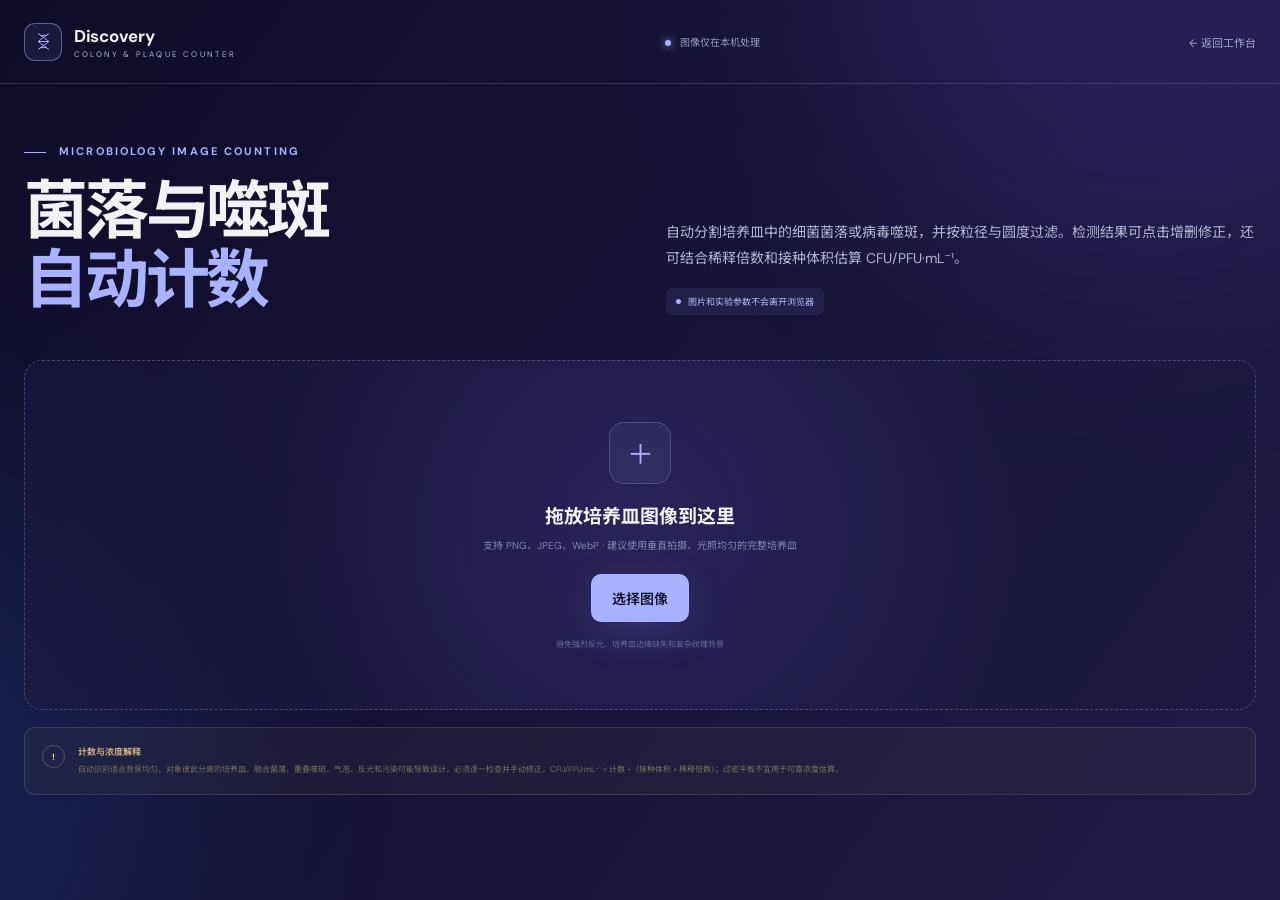
==== colony-counter.html @ 9c28cd16 "Add WB densitometry and colony counting" ====
<!doctype html>
<html lang="zh-CN">
<head>
  <meta charset="utf-8"><meta name="viewport" content="width=device-width, initial-scale=1">
  <meta name="description" content="浏览器本地细菌菌落和病毒噬斑自动计数工具。"><meta name="theme-color" content="#24243e">
  <title>菌落与噬斑计数 · Discovery Lab</title>
  <link rel="stylesheet" href="styles.css"><link rel="stylesheet" href="image-tools.css">
</head>
<body class="image-tool-page">
  <div class="ambient ambient-one"></div><div class="ambient ambient-two"></div>
  <header class="site-header">
    <a class="brand" href="index.html"><span class="brand-mark" aria-hidden="true"><svg viewBox="0 0 40 40"><path d="M12 8c6 5 10 7 16 12M28 8c-6 5-10 7-16 12m0 12c6-5 10-7 16-12m0 12c-6-5-10-7-16-12M15 11h10M12 20h16M15 29h10"/></svg></span><span><strong>Discovery</strong><small>COLONY & PLAQUE COUNTER</small></span></a>
    <div class="local-status"><i></i> 图像仅在本机处理</div><a class="back-link" href="index.html">← 返回工作台</a>
  </header>
  <main class="image-tool-shell">
    <section class="tool-intro"><div><p class="eyebrow"><span></span> MICROBIOLOGY IMAGE COUNTING</p><h1>菌落与噬斑<br><em>自动计数</em></h1></div><div><p>自动分割培养皿中的细菌菌落或病毒噬斑，并按粒径与圆度过滤。检测结果可点击增删修正，还可结合稀释倍数和接种体积估算 CFU/PFU·mL⁻¹。</p><div class="privacy-line"><i></i> 图片和实验参数不会离开浏览器</div></div></section>

    <section class="image-upload" id="colonyUpload"><input id="colonyFile" type="file" accept="image/png,image/jpeg,image/webp" hidden><div class="upload-symbol">＋</div><h2>拖放培养皿图像到这里</h2><p>支持 PNG、JPEG、WebP · 建议使用垂直拍摄、光照均匀的完整培养皿</p><button class="button primary" id="colonyChoose" type="button">选择图像</button><small>避免强烈反光、培养皿边缘缺失和复杂纹理背景</small></section>

    <section class="image-workspace" id="colonyWorkspace" hidden>
      <aside class="control-sidebar image-panel">
        <div class="panel-title"><div><small>DETECTION SETTINGS</small><h2>识别参数</h2></div><button class="text-button" id="colonyReset" type="button">重新上传</button></div>
        <div class="file-chip"><canvas id="colonyThumb"></canvas><div><strong id="colonyFileName">—</strong><span id="colonyFileMeta">—</span></div></div>
        <label class="control-field"><span>目标类型</span><select id="objectPolarity"><option value="dark">深色菌落 / 浅色培养基</option><option value="light">浅色菌落或噬斑 / 深色背景</option></select></label>
        <label class="control-field"><span>培养皿分析直径 <output id="plateScaleOut">92%</output></span><input id="plateScale" type="range" min="45" max="100" value="92" step="1"></label>
        <div class="compact-fields"><label class="control-field"><span>圆心 X <output id="plateXOut">50%</output></span><input id="plateX" type="range" min="20" max="80" value="50"></label><label class="control-field"><span>圆心 Y <output id="plateYOut">50%</output></span><input id="plateY" type="range" min="20" max="80" value="50"></label></div>
        <label class="control-field"><span>自动阈值微调 <output id="thresholdOffsetOut">0</output></span><input id="thresholdOffset" type="range" min="-80" max="80" value="0" step="1"><small>正值提高灰度阈值；更改后重新运行识别</small></label>
        <div class="compact-fields"><label class="control-field"><span>最小直径</span><input id="minDiameter" type="number" min="1" max="500" value="6"><small>分析图像像素</small></label><label class="control-field"><span>最大直径</span><input id="maxDiameter" type="number" min="2" max="1000" value="90"><small>分析图像像素</small></label></div>
        <label class="control-field"><span>形状筛选</span><select id="roundness"><option value="0.05">宽松（不规则菌落）</option><option value="0.15" selected>标准</option><option value="0.35">严格（近圆形）</option></select></label>
        <button class="primary-action" id="countButton" type="button">运行自动计数 →</button>
        <div class="secondary-actions"><button id="restoreCount" type="button">恢复自动结果</button><button id="clearCount" type="button">清空识别点</button></div>
        <div class="tip-box"><b>手动校正：</b>自动计数后，点击已有圆圈可删除误识别；点击空白位置可补加漏检菌落或噬斑。</div>
      </aside>

      <div class="image-results">
        <section class="viewer-card image-panel"><div class="viewer-head"><div><small>DETECTION PREVIEW</small><h2>计数检查</h2></div><span class="status-pill" id="countStatus">等待分析</span></div><div class="canvas-wrap"><canvas id="colonyCanvas"></canvas><div class="busy-overlay" id="countBusy" hidden><i></i>正在分割和统计对象…</div></div><div class="viewer-footer"><span><i class="legend-dot"></i> 圆圈表示已计数对象</span><span id="colonyViewerInfo">培养皿边界可在左侧调整</span></div></section>
        <section class="data-card image-panel">
          <div class="data-card-head"><h2>计数与浓度结果</h2><span class="status-pill">CFU / PFU</span></div>
          <div class="metric-strip"><article><span>对象总数</span><strong id="totalObjects">0</strong><small>手动校正后</small></article><article><span>平均直径</span><strong id="averageDiameter">—</strong><small>分析图像像素</small></article><article><span>平板密度</span><strong id="plateDensity">—</strong><small>个 / cm²</small></article><article><span>估算原液浓度</span><strong id="cultureConcentration">—</strong><small>CFU/PFU · mL⁻¹</small></article></div>
          <div class="compact-fields calculation-fields"><label class="control-field"><span>培养皿直径（mm）</span><input id="plateDiameterMm" type="number" min="1" value="90" step="1"></label><label class="control-field"><span>接种体积（mL）</span><input id="platedVolume" type="number" min="0.001" value="0.1" step="0.01"></label></div>
          <label class="control-field"><span>样品稀释指数（10ⁿ） <output id="dilutionExample">当前：10⁻⁶</output></span><input id="dilutionExponent" type="range" min="-12" max="0" value="-6" step="1"><small>例如 10⁻⁶ 稀释液输入 −6；原液输入 0</small></label>
          <div class="table-scroll"><table class="result-table"><thead><tr><th>自动识别</th><th>手动添加</th><th>手动删除</th><th>Otsu 阈值</th><th>应用阈值</th><th>分析分辨率</th></tr></thead><tbody><tr><td id="autoCount">0</td><td id="manualAdded">0</td><td id="manualRemoved">0</td><td id="otsuValue">—</td><td id="appliedThreshold">—</td><td id="analysisSize">—</td></tr></tbody></table></div>
          <div class="export-actions"><button id="colonyCsv" type="button">导出 CSV</button><button id="colonyPng" type="button">导出标注图 PNG</button><button id="colonyMethods" type="button">导出方法描述 TXT</button></div>
        </section>
      </div>
    </section>
    <section class="science-warning"><b>!</b><div><h3>计数与浓度解释</h3><p>自动识别适合背景均匀、对象彼此分离的培养皿。融合菌落、重叠噬斑、气泡、反光和污染可能导致误计，必须逐一检查并手动修正。CFU/PFU·mL⁻¹ = 计数 ÷（接种体积 × 稀释倍数）；过密平板不宜用于可靠浓度估算。</p></div></section>
  </main><div class="toast" id="colonyToast"></div><script src="colony-counter.js"></script>
</body></html>
---- styles.css ----
@import url('https://fonts.googleapis.com/css2?family=DM+Sans:wght@400;500;600;700&family=Noto+Sans+SC:wght@400;500;600;700&display=swap');

:root {
  --ink: rgba(255, 255, 255, .95);
  --muted: #a8b2d1;
  --line: rgba(255, 255, 255, .14);
  --panel: rgba(28, 24, 63, .72);
  --panel-strong: #211c4b;
  --mint: #a8b2ff;
  --mint-dark: #292451;
  --violet: #c0b2ff;
  --blue: #75c8ff;
  --amber: #ffd078;
  --rose: #ff98aa;
  --shadow: 0 24px 80px rgba(0, 0, 0, .28);
}

* { box-sizing: border-box; }
[hidden] { display: none !important; }
html { scroll-behavior: smooth; }
body {
  margin: 0;
  color: var(--ink);
  background: linear-gradient(125deg, #0f0c29, #302b63, #24243e);
  background-size: 400% 400%;
  animation: deepScienceBG 18s ease infinite;
  font-family: "DM Sans", "Noto Sans SC", system-ui, sans-serif;
  min-height: 100vh;
  overflow-x: hidden;
}
@keyframes deepScienceBG { 0%{background-position:0% 50%}50%{background-position:100% 50%}100%{background-position:0% 50%} }
body::before {
  content: "";
  position: fixed;
  inset: 0;
  pointer-events: none;
  opacity: .18;
  background-image: linear-gradient(rgba(255,255,255,.025) 1px, transparent 1px), linear-gradient(90deg, rgba(255,255,255,.025) 1px, transparent 1px);
  background-size: 48px 48px;
  mask-image: linear-gradient(to bottom, black, transparent 82%);
}
a { color: inherit; }
button, input, select { font: inherit; }
.ambient { position: fixed; width: 42rem; height: 42rem; border-radius: 50%; filter: blur(120px); opacity: .13; pointer-events: none; }
.ambient-one { background: #8b5cf6; top: -25rem; right: -12rem; }
.ambient-two { background: #3b82f6; top: 28rem; left: -30rem; }

.site-header {
  height: 84px;
  max-width: 1240px;
  margin: auto;
  padding: 0 24px;
  display: flex;
  align-items: center;
  justify-content: space-between;
  border-bottom: 1px solid var(--line);
  position: relative;
  z-index: 10;
}
.brand { display: inline-flex; align-items: center; gap: 12px; text-decoration: none; }
.brand-mark { width: 38px; height: 38px; border: 1px solid rgba(168,178,255,.45); border-radius: 11px; display: grid; place-items: center; background: rgba(168,178,255,.08); }
.brand-mark svg { width: 27px; fill: none; stroke: var(--mint); stroke-width: 1.4; }
.brand strong { display: block; font-size: 17px; letter-spacing: -.3px; }
.brand small { display: block; margin-top: 2px; color: var(--muted); font-size: 8px; letter-spacing: 2.2px; }
nav { display: flex; align-items: center; gap: 30px; }
nav a { color: #aec1bc; font-size: 14px; text-decoration: none; transition: .2s; }
nav a:hover { color: var(--ink); }
.nav-cta { border: 1px solid rgba(168,178,255,.38); color: var(--mint) !important; border-radius: 9px; padding: 10px 15px; background: rgba(168,178,255,.06); }

main { position: relative; z-index: 1; }
.hero { max-width: 1240px; min-height: 600px; padding: 84px 24px 72px; margin: auto; display: grid; grid-template-columns: 1.05fr .95fr; align-items: center; gap: 80px; }
.eyebrow { margin: 0 0 19px; color: var(--mint); font-size: 11px; font-weight: 700; letter-spacing: 2.1px; }
.eyebrow span { display: inline-block; width: 22px; height: 1px; vertical-align: middle; margin-right: 8px; background: var(--mint); }
h1 { margin: 0; font-size: clamp(46px, 5.5vw, 72px); line-height: 1.08; letter-spacing: -3.2px; }
h1 em { color: var(--mint); font-style: normal; }
.hero-lead { max-width: 590px; margin: 28px 0 34px; color: #b2b9d5; font-size: 16px; line-height: 1.9; }
.hero-actions { display: flex; gap: 12px; }
.button { min-height: 48px; display: inline-flex; align-items: center; justify-content: center; gap: 16px; padding: 0 21px; border-radius: 10px; text-decoration: none; font-size: 14px; font-weight: 600; transition: transform .2s, box-shadow .2s, background .2s; }
.button:hover { transform: translateY(-2px); }
.button.primary { color: #15122e; background: var(--mint); box-shadow: 0 12px 38px rgba(126,111,238,.18); }
.button.primary:hover { box-shadow: 0 14px 44px rgba(126,111,238,.3); }
.button.secondary { border: 1px solid var(--line); background: rgba(255,255,255,.025); }
.hero-meta { display: flex; flex-wrap: wrap; gap: 21px; margin-top: 30px; color: #8f96b7; font-size: 11px; }
.hero-meta i { display: inline-block; width: 5px; height: 5px; border-radius: 50%; margin-right: 7px; vertical-align: 1px; background: var(--mint); box-shadow: 0 0 8px var(--mint); }

.scope-card { width: min(100%, 460px); margin: auto; padding: 13px; border: 1px solid rgba(190,185,255,.22); border-radius: 19px; background: linear-gradient(145deg, rgba(42,36,91,.92), rgba(18,15,48,.92)); box-shadow: var(--shadow); transform: rotate(1.5deg); }
.scope-top { height: 43px; display: flex; align-items: center; justify-content: space-between; padding: 0 5px; color: #838aaf; font-size: 8px; letter-spacing: 1.4px; }
.scope-top b { font-weight: 500; }
.micrograph { position: relative; overflow: hidden; aspect-ratio: 1.42; border-radius: 11px; background: radial-gradient(circle at 40% 40%, rgba(22,152,125,.23), transparent 42%), #020e0d; box-shadow: inset 0 0 80px #000; }
.micrograph::after { content: ""; position: absolute; inset: 0; opacity: .22; background-image: radial-gradient(circle, #75ffd4 0 1px, transparent 1.5px); background-size: 19px 17px; }
.cell { position: absolute; z-index: 1; width: 17%; aspect-ratio: 1; border-radius: 46% 54% 59% 41%; border: 1px solid rgba(112,255,213,.4); background: radial-gradient(circle at 55% 50%, #d7fff0 0 4%, #4cffc5 7%, rgba(20,223,163,.42) 18%, rgba(16,116,90,.16) 45%, transparent 64%); filter: blur(.3px); box-shadow: 0 0 18px rgba(65,255,194,.12); }
.c1{left:7%;top:12%;transform:rotate(20deg)}.c2{left:35%;top:7%;transform:scale(.72) rotate(70deg)}.c3{right:7%;top:18%;transform:scale(1.15)}.c4{left:18%;bottom:5%;transform:scale(1.25) rotate(60deg)}.c5{left:53%;bottom:10%;transform:scale(.8)}.c6{right:4%;bottom:-5%;transform:scale(.7)}
.crosshair { position: absolute; z-index: 2; left: 50%; top: 50%; width: 40px; height: 40px; border: 1px solid rgba(255,255,255,.24); border-radius: 50%; transform: translate(-50%,-50%); }
.crosshair::before,.crosshair::after{content:"";position:absolute;background:rgba(255,255,255,.24)}.crosshair::before{height:1px;width:56px;left:-9px;top:19px}.crosshair::after{width:1px;height:56px;top:-9px;left:19px}
.scale { position: absolute; z-index: 3; right: 14px; bottom: 12px; color: rgba(255,255,255,.65); font-size: 8px; border-top: 2px solid rgba(255,255,255,.7); padding-top: 4px; }
.scope-stats { display: grid; grid-template-columns: repeat(3,1fr); padding: 17px 4px 6px; }
.scope-stats span { padding-left: 14px; border-left: 1px solid var(--line); }
.scope-stats small { display: block; color: #698780; font-size: 7px; letter-spacing: 1.3px; }
.scope-stats strong { display: block; margin-top: 4px; font-size: 17px; font-weight: 500; }

.tool-section { padding: 78px max(24px, calc((100vw - 1192px)/2)) 100px; border-top: 1px solid var(--line); background: linear-gradient(180deg, rgba(42,35,91,.34), rgba(15,12,41,0)); }
.section-heading { display: flex; align-items: end; justify-content: space-between; gap: 30px; }
.section-heading h2 { margin: 0; font-size: 34px; letter-spacing: -1.2px; }
.tool-search { width: 280px; height: 44px; display: flex; align-items: center; gap: 10px; padding: 0 14px; border: 1px solid var(--line); border-radius: 10px; background: rgba(255,255,255,.025); }
.tool-search:focus-within { border-color: rgba(168,178,255,.45); }
.tool-search svg { width: 17px; fill: none; stroke: var(--muted); stroke-width: 1.7; }
.tool-search input { width: 100%; border: 0; outline: 0; color: var(--ink); background: none; font-size: 13px; }
.tool-search input::placeholder { color: #66817b; }
.filter-row { display: flex; gap: 7px; margin: 34px 0 23px; overflow-x: auto; }
.filter { flex: 0 0 auto; padding: 8px 14px; border: 1px solid transparent; border-radius: 8px; color: #858dad; background: transparent; cursor: pointer; font-size: 12px; }
.filter:hover { color: var(--ink); }
.filter.active { color: var(--mint); border-color: rgba(168,178,255,.2); background: rgba(168,178,255,.075); }
.tools-grid { display: grid; grid-template-columns: repeat(3,1fr); gap: 14px; }
.tool-card { min-height: 245px; padding: 22px; display: flex; flex-direction: column; border: 1px solid var(--line); border-radius: 15px; text-decoration: none; background: rgba(31,27,70,.58); transition: transform .25s, border-color .25s, background .25s; }
.tool-card:hover { transform: translateY(-4px); border-color: rgba(168,178,255,.38); background: rgba(45,39,96,.82); }
.tool-card.featured { background: linear-gradient(145deg, rgba(57,49,117,.82), rgba(28,24,67,.75)); border-color: rgba(168,178,255,.32); }
.tool-card[hidden] { display: none; }
.card-top { min-height: 43px; display: flex; align-items: flex-start; justify-content: space-between; }
.tool-icon { width: 42px; height: 42px; display: grid; place-items: center; border-radius: 10px; font-size: 12px; font-weight: 700; letter-spacing: -.3px; }
.tool-icon.mint { color: var(--mint); background: rgba(168,178,255,.1); }.tool-icon.violet{color:var(--violet);background:rgba(183,166,255,.1)}.tool-icon.blue{color:var(--blue);background:rgba(117,200,255,.1)}.tool-icon.amber{color:var(--amber);background:rgba(255,208,120,.1)}.tool-icon.rose{color:var(--rose);background:rgba(255,152,170,.1)}
.badge { padding: 5px 8px; border-radius: 5px; color: var(--mint); background: rgba(168,178,255,.08); font-size: 8px; letter-spacing: .8px; }
.badge.neutral { color: #8ca59f; background: rgba(255,255,255,.045); }
.external { color: #52716a; font-size: 16px; }
.tool-card h3 { margin: 22px 0 9px; font-size: 17px; letter-spacing: -.2px; }
.tool-card p { margin: 0; color: #969dbb; font-size: 12px; line-height: 1.75; }
.card-footer { margin-top: auto; padding-top: 20px; display: flex; justify-content: space-between; color: #6f7698; font-size: 10px; }
.card-footer b { color: #9299ba; font-weight: 500; }
.tool-card:hover .card-footer b { color: var(--mint); }
.empty-state { padding: 60px; text-align: center; color: var(--muted); border: 1px dashed var(--line); border-radius: 14px; }

footer { max-width: 1192px; min-height: 116px; margin: auto; padding: 28px 0; display: flex; align-items: center; justify-content: space-between; gap: 35px; border-top: 1px solid var(--line); color: #72799a; font-size: 10px; }
.footer-brand .brand-mark { width: 30px; height: 30px; }
.footer-brand strong { color: #8aa09b; font-size: 12px; }

@media (max-width: 960px) {
  .hero { grid-template-columns: 1fr; gap: 60px; padding-top: 65px; }
  .hero-copy { max-width: 700px; }
  .hero-visual { width: 100%; }
  .tools-grid { grid-template-columns: repeat(2,1fr); }
  footer { margin: 0 24px; }
}
@media (max-width: 640px) {
  .site-header { height: 70px; }
  nav a:not(.nav-cta) { display: none; }
  h1 { font-size: 45px; letter-spacing: -2.4px; }
  .hero { padding-top: 54px; }
  .hero-actions { align-items: stretch; flex-direction: column; }
  .section-heading { align-items: stretch; flex-direction: column; }
  .tool-search { width: 100%; }
  .tools-grid { grid-template-columns: 1fr; }
  .tool-card { min-height: 220px; }
  footer { align-items: flex-start; flex-direction: column; }
  footer > p { margin: 0; }
}
@media (prefers-reduced-motion: reduce) { html { scroll-behavior: auto; } *,*::before,*::after { transition-duration: .01ms !important; } }
---- image-tools.css ----
.image-tool-page .site-header{max-width:1320px}.image-tool-shell{max-width:1320px;margin:auto;padding:60px 24px 90px}.tool-intro{display:grid;grid-template-columns:1fr 1.05fr;align-items:end;gap:80px;margin-bottom:45px}.tool-intro h1{font-size:clamp(43px,5vw,67px)}.tool-intro>div:last-child>p{max-width:590px;margin:0;color:#b1b7d2;font-size:14px;line-height:1.85}.privacy-line{display:inline-flex;align-items:center;gap:7px;margin-top:16px;padding:7px 10px;border-radius:6px;color:#aeb7ff;background:rgba(168,178,255,.08);font-size:9px}.privacy-line i{width:5px;height:5px;border-radius:50%;background:var(--mint)}.local-status{color:#9299ba;font-size:10px}.local-status i{display:inline-block;width:6px;height:6px;margin-right:6px;border-radius:50%;background:var(--mint);box-shadow:0 0 9px var(--mint)}.back-link{color:#a2a9c8;font-size:11px;text-decoration:none}
.image-upload{min-height:350px;display:flex;flex-direction:column;align-items:center;justify-content:center;border:1px dashed rgba(168,178,255,.3);border-radius:18px;background:radial-gradient(circle at 50% 45%,rgba(95,79,180,.24),transparent 60%),rgba(29,25,65,.58);transition:.2s}.image-upload.dragging{border-color:var(--mint);background:rgba(56,47,116,.68)}.upload-symbol{width:62px;height:62px;display:grid;place-items:center;margin-bottom:17px;border:1px solid rgba(168,178,255,.25);border-radius:15px;color:var(--mint);background:rgba(168,178,255,.07);font-size:27px}.image-upload h2{margin:0 0 8px;font-size:19px}.image-upload p{margin:0 0 22px;color:#7e86aa;font-size:10px}.image-upload small{margin-top:16px;color:#636b90;font-size:8px}.image-upload button{border:0;cursor:pointer}
.image-workspace{display:grid;grid-template-columns:305px 1fr;align-items:start;gap:16px}.image-panel{border:1px solid var(--line);border-radius:15px;background:rgba(28,24,63,.79);box-shadow:0 22px 70px rgba(0,0,0,.2);backdrop-filter:blur(18px)}.control-sidebar{position:sticky;top:16px;padding:20px}.panel-title{display:flex;align-items:center;justify-content:space-between}.panel-title small{color:#777fa5;font-size:7px;letter-spacing:1.5px}.panel-title h2{margin:4px 0 0;font-size:17px}.text-button{border:0;color:#858daf;background:none;cursor:pointer;font-size:8px}.text-button:hover{color:var(--mint)}.file-chip{display:flex;align-items:center;gap:10px;margin:18px 0;padding:9px;border:1px solid rgba(255,255,255,.06);border-radius:8px;background:rgba(255,255,255,.02)}.file-chip canvas{width:46px;height:39px;object-fit:cover;border-radius:5px;background:#08071c}.file-chip strong{max-width:190px;display:block;overflow:hidden;text-overflow:ellipsis;white-space:nowrap;font-size:9px}.file-chip span{display:block;margin-top:4px;color:#697195;font-size:7px}
.control-field{display:block;margin-top:17px}.control-field>span{display:flex;justify-content:space-between;align-items:center;margin-bottom:8px;color:#a2a8c5;font-size:9px}.control-field output{color:var(--mint);font-size:8px}.control-field select,.control-field input[type="text"],.control-field input[type="number"]{width:100%;height:37px;padding:0 10px;border:1px solid var(--line);border-radius:7px;outline:none;color:#c9cce3;background:#211c4b;font-size:9px}.control-field input:focus,.control-field select:focus{border-color:rgba(168,178,255,.5)}.control-field input[type="range"]{width:100%;height:3px;accent-color:var(--mint)}.control-field>small{display:block;margin-top:6px;color:#626a8e;font-size:7px;line-height:1.5}.compact-fields{display:grid;grid-template-columns:1fr 1fr;gap:8px}.tip-box{margin-top:18px;padding:12px;border-left:2px solid var(--mint);color:#7e86aa;background:rgba(168,178,255,.045);font-size:8px;line-height:1.65}.primary-action{width:100%;height:40px;margin-top:18px;border:0;border-radius:8px;color:#15122e;background:var(--mint);cursor:pointer;font-size:10px;font-weight:600}.primary-action:hover{filter:brightness(1.08)}.secondary-actions{display:grid;grid-template-columns:1fr 1fr;gap:6px;margin-top:8px}.secondary-actions button,.export-actions button{min-height:35px;border:1px solid rgba(168,178,255,.16);border-radius:7px;color:#aeb4d4;background:rgba(168,178,255,.05);cursor:pointer;font-size:8px}.secondary-actions button:hover,.export-actions button:hover{border-color:rgba(168,178,255,.4);color:#fff}.side-note{margin:10px 0 0;color:#5e6689;font-size:7px;line-height:1.55;text-align:center}
.image-results{min-width:0;display:flex;flex-direction:column;gap:16px}.viewer-card,.data-card{padding:20px}.viewer-head{display:flex;align-items:center;justify-content:space-between;gap:12px}.viewer-head small{color:#777fa5;font-size:7px;letter-spacing:1.5px}.viewer-head h2{margin:4px 0 0;font-size:17px}.viewer-hint{color:#7d85aa;font-size:8px}.canvas-wrap{position:relative;height:570px;display:grid;place-items:center;overflow:auto;margin-top:16px;border-radius:9px;background-color:#08071c;background-image:linear-gradient(45deg,rgba(255,255,255,.018) 25%,transparent 25%),linear-gradient(-45deg,rgba(255,255,255,.018) 25%,transparent 25%),linear-gradient(45deg,transparent 75%,rgba(255,255,255,.018) 75%),linear-gradient(-45deg,transparent 75%,rgba(255,255,255,.018) 75%);background-size:24px 24px;background-position:0 0,0 12px,12px -12px,-12px 0}.canvas-wrap canvas{display:block;max-width:100%;max-height:100%;object-fit:contain;touch-action:none;cursor:crosshair}.viewer-footer{display:flex;justify-content:space-between;margin-top:10px;color:#697195;font-size:8px}.viewer-footer span{display:flex;align-items:center;gap:6px}.legend-dot{width:8px;height:8px;border:1px solid var(--mint);border-radius:2px;background:rgba(168,178,255,.15)}
.metric-strip{display:grid;grid-template-columns:repeat(4,1fr);gap:8px;margin-top:17px}.metric-strip article{padding:14px;border:1px solid rgba(255,255,255,.065);border-radius:8px;background:rgba(255,255,255,.018)}.metric-strip span{color:#7d85a9;font-size:8px}.metric-strip strong{display:block;margin:7px 0 3px;color:#e2e4f7;font-size:19px;font-weight:500}.metric-strip small{color:#5d6589;font-size:7px}.data-card-head{display:flex;align-items:center;justify-content:space-between}.data-card-head h2{margin:0;font-size:16px}.reference-control{display:flex;align-items:center;gap:7px;color:#858daf;font-size:8px}.reference-control select{height:30px;padding:0 8px;border:1px solid var(--line);border-radius:6px;color:#c7cae1;background:#211c4b;font-size:8px}.table-scroll{overflow-x:auto;margin-top:15px;border:1px solid rgba(255,255,255,.06);border-radius:8px}.result-table{width:100%;border-collapse:collapse;font-size:8px}.result-table th{padding:10px;color:#777fa5;background:rgba(255,255,255,.025);font-weight:500;text-align:left;white-space:nowrap}.result-table td{padding:9px;border-top:1px solid rgba(255,255,255,.05);color:#adb2ce;white-space:nowrap}.result-table td[colspan]{padding:35px;color:#656d92;text-align:center}.result-table input{width:84px;border:0;border-bottom:1px solid #555e85;outline:0;color:#d9dbee;background:transparent;font-size:8px}.row-delete{border:0;color:#ff9aad;background:none;cursor:pointer}.export-actions{display:flex;gap:7px;margin-top:14px}.export-actions button{padding:0 13px}.science-warning{display:flex;gap:13px;margin-top:17px;padding:17px;border:1px solid rgba(255,208,120,.14);border-radius:11px;background:rgba(255,208,120,.035)}.science-warning b{width:23px;height:23px;flex:0 0 auto;display:grid;place-items:center;border:1px solid rgba(255,208,120,.25);border-radius:50%;color:var(--amber);font-size:9px}.science-warning h3{margin:0 0 5px;color:#c6ae7c;font-size:9px}.science-warning p{margin:0;color:#77705f;font-size:8px;line-height:1.7}
.status-pill{padding:5px 8px;border-radius:5px;color:var(--mint);background:rgba(168,178,255,.07);font-size:7px;letter-spacing:.7px}.busy-overlay{position:absolute;inset:0;display:flex;align-items:center;justify-content:center;gap:9px;color:#c1c5df;background:rgba(10,8,32,.84);font-size:9px}.busy-overlay i{width:14px;height:14px;border:2px solid rgba(168,178,255,.2);border-top-color:var(--mint);border-radius:50%;animation:imageSpin .7s linear infinite}@keyframes imageSpin{to{transform:rotate(360deg)}}.toast{position:fixed;z-index:100;left:50%;bottom:28px;transform:translate(-50%,18px);padding:10px 15px;border:1px solid rgba(168,178,255,.25);border-radius:8px;color:#dfe1f5;background:#211c4b;box-shadow:0 14px 50px #080619;opacity:0;pointer-events:none;transition:.2s;font-size:9px}.toast.show{opacity:1;transform:translate(-50%,0)}
@media(max-width:1000px){.image-workspace{grid-template-columns:1fr}.control-sidebar{position:static}.metric-strip{grid-template-columns:1fr 1fr}}
@media(max-width:680px){.local-status{display:none}.image-tool-shell{padding-top:42px}.tool-intro{grid-template-columns:1fr;gap:24px}.tool-intro h1{font-size:43px}.canvas-wrap{height:410px}.export-actions{flex-direction:column}.back-link{font-size:0}.back-link::after{content:'←';font-size:16px}.viewer-head{align-items:flex-start;flex-direction:column}}
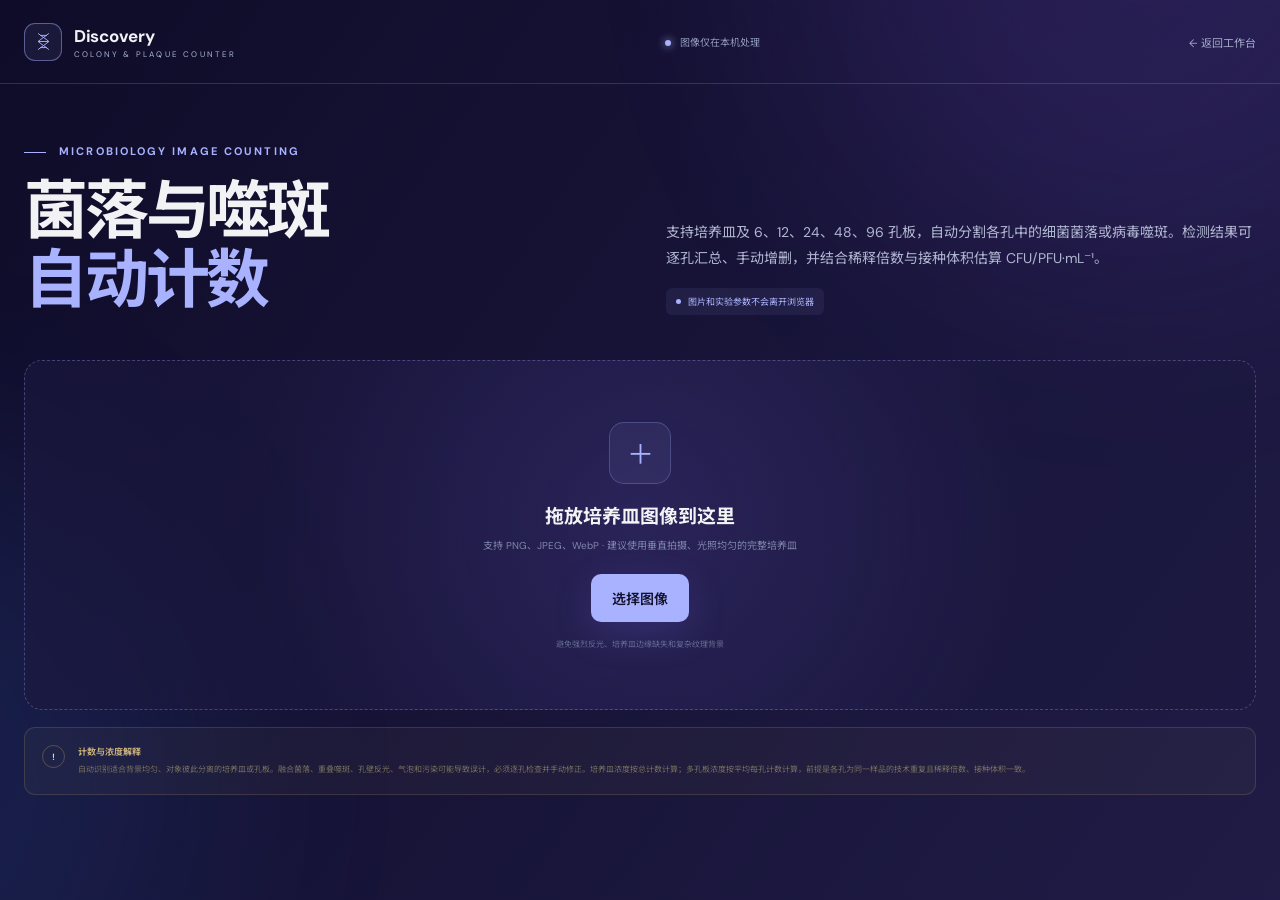
==== commit 086a736c: "Support multiwell colony and plaque counting" ====
--- a/colony-counter.html
+++ b/colony-counter.html
@@ -13,7 +13,7 @@
     <div class="local-status"><i></i> 图像仅在本机处理</div><a class="back-link" href="index.html">← 返回工作台</a>
   </header>
   <main class="image-tool-shell">
-    <section class="tool-intro"><div><p class="eyebrow"><span></span> MICROBIOLOGY IMAGE COUNTING</p><h1>菌落与噬斑<br><em>自动计数</em></h1></div><div><p>自动分割培养皿中的细菌菌落或病毒噬斑，并按粒径与圆度过滤。检测结果可点击增删修正，还可结合稀释倍数和接种体积估算 CFU/PFU·mL⁻¹。</p><div class="privacy-line"><i></i> 图片和实验参数不会离开浏览器</div></div></section>
+    <section class="tool-intro"><div><p class="eyebrow"><span></span> MICROBIOLOGY IMAGE COUNTING</p><h1>菌落与噬斑<br><em>自动计数</em></h1></div><div><p>支持培养皿及 6、12、24、48、96 孔板，自动分割各孔中的细菌菌落或病毒噬斑。检测结果可逐孔汇总、手动增删，并结合稀释倍数与接种体积估算 CFU/PFU·mL⁻¹。</p><div class="privacy-line"><i></i> 图片和实验参数不会离开浏览器</div></div></section>
 
     <section class="image-upload" id="colonyUpload"><input id="colonyFile" type="file" accept="image/png,image/jpeg,image/webp" hidden><div class="upload-symbol">＋</div><h2>拖放培养皿图像到这里</h2><p>支持 PNG、JPEG、WebP · 建议使用垂直拍摄、光照均匀的完整培养皿</p><button class="button primary" id="colonyChoose" type="button">选择图像</button><small>避免强烈反光、培养皿边缘缺失和复杂纹理背景</small></section>
 
@@ -21,29 +21,32 @@
       <aside class="control-sidebar image-panel">
         <div class="panel-title"><div><small>DETECTION SETTINGS</small><h2>识别参数</h2></div><button class="text-button" id="colonyReset" type="button">重新上传</button></div>
         <div class="file-chip"><canvas id="colonyThumb"></canvas><div><strong id="colonyFileName">—</strong><span id="colonyFileMeta">—</span></div></div>
+        <div class="compact-fields"><label class="control-field"><span>容器类型</span><select id="containerType"><option value="dish">培养皿</option><option value="6">6 孔板</option><option value="12">12 孔板</option><option value="24">24 孔板</option><option value="48">48 孔板</option><option value="96">96 孔板</option></select></label><label class="control-field"><span>板方向</span><select id="plateOrientation"><option value="landscape">横向</option><option value="portrait">顺时针旋转 90°</option></select></label></div>
         <label class="control-field"><span>目标类型</span><select id="objectPolarity"><option value="dark">深色菌落 / 浅色培养基</option><option value="light">浅色菌落或噬斑 / 深色背景</option></select></label>
-        <label class="control-field"><span>培养皿分析直径 <output id="plateScaleOut">92%</output></span><input id="plateScale" type="range" min="45" max="100" value="92" step="1"></label>
+        <div class="compact-fields"><label class="control-field"><span>区域宽度 <output id="regionWidthOut">92%</output></span><input id="regionWidth" type="range" min="35" max="100" value="92" step="1"></label><label class="control-field"><span>区域高度 <output id="regionHeightOut">92%</output></span><input id="regionHeight" type="range" min="35" max="100" value="92" step="1"></label></div>
         <div class="compact-fields"><label class="control-field"><span>圆心 X <output id="plateXOut">50%</output></span><input id="plateX" type="range" min="20" max="80" value="50"></label><label class="control-field"><span>圆心 Y <output id="plateYOut">50%</output></span><input id="plateY" type="range" min="20" max="80" value="50"></label></div>
+        <label class="control-field" id="wellScaleField"><span>孔径占网格 <output id="wellScaleOut">84%</output></span><input id="wellScale" type="range" min="55" max="98" value="84" step="1"><small>调节各孔圆形分析范围，避免包含孔壁和板面反光</small></label>
         <label class="control-field"><span>自动阈值微调 <output id="thresholdOffsetOut">0</output></span><input id="thresholdOffset" type="range" min="-80" max="80" value="0" step="1"><small>正值提高灰度阈值；更改后重新运行识别</small></label>
         <div class="compact-fields"><label class="control-field"><span>最小直径</span><input id="minDiameter" type="number" min="1" max="500" value="6"><small>分析图像像素</small></label><label class="control-field"><span>最大直径</span><input id="maxDiameter" type="number" min="2" max="1000" value="90"><small>分析图像像素</small></label></div>
         <label class="control-field"><span>形状筛选</span><select id="roundness"><option value="0.05">宽松（不规则菌落）</option><option value="0.15" selected>标准</option><option value="0.35">严格（近圆形）</option></select></label>
         <button class="primary-action" id="countButton" type="button">运行自动计数 →</button>
         <div class="secondary-actions"><button id="restoreCount" type="button">恢复自动结果</button><button id="clearCount" type="button">清空识别点</button></div>
-        <div class="tip-box"><b>手动校正：</b>自动计数后，点击已有圆圈可删除误识别；点击空白位置可补加漏检菌落或噬斑。</div>
+        <div class="tip-box"><b>手动校正：</b>先让所有圆形边界与实际孔位重合，再运行计数。点击已有圆圈可删除误识别；点击孔内空白位置可补加漏检对象。</div>
       </aside>
 
       <div class="image-results">
         <section class="viewer-card image-panel"><div class="viewer-head"><div><small>DETECTION PREVIEW</small><h2>计数检查</h2></div><span class="status-pill" id="countStatus">等待分析</span></div><div class="canvas-wrap"><canvas id="colonyCanvas"></canvas><div class="busy-overlay" id="countBusy" hidden><i></i>正在分割和统计对象…</div></div><div class="viewer-footer"><span><i class="legend-dot"></i> 圆圈表示已计数对象</span><span id="colonyViewerInfo">培养皿边界可在左侧调整</span></div></section>
         <section class="data-card image-panel">
           <div class="data-card-head"><h2>计数与浓度结果</h2><span class="status-pill">CFU / PFU</span></div>
-          <div class="metric-strip"><article><span>对象总数</span><strong id="totalObjects">0</strong><small>手动校正后</small></article><article><span>平均直径</span><strong id="averageDiameter">—</strong><small>分析图像像素</small></article><article><span>平板密度</span><strong id="plateDensity">—</strong><small>个 / cm²</small></article><article><span>估算原液浓度</span><strong id="cultureConcentration">—</strong><small>CFU/PFU · mL⁻¹</small></article></div>
-          <div class="compact-fields calculation-fields"><label class="control-field"><span>培养皿直径（mm）</span><input id="plateDiameterMm" type="number" min="1" value="90" step="1"></label><label class="control-field"><span>接种体积（mL）</span><input id="platedVolume" type="number" min="0.001" value="0.1" step="0.01"></label></div>
+          <div class="metric-strip"><article><span>对象总数</span><strong id="totalObjects">0</strong><small>手动校正后</small></article><article><span id="meanCountLabel">平均直径</span><strong id="averageDiameter">—</strong><small id="meanCountUnit">分析图像像素</small></article><article><span>分析区密度</span><strong id="plateDensity">—</strong><small>个 / cm²</small></article><article><span id="concentrationLabel">估算原液浓度</span><strong id="cultureConcentration">—</strong><small>CFU/PFU · mL⁻¹</small></article></div>
+          <div class="compact-fields calculation-fields"><label class="control-field"><span id="physicalDiameterLabel">培养皿直径（mm）</span><input id="plateDiameterMm" type="number" min="1" value="90" step="0.1"></label><label class="control-field"><span id="volumeLabel">接种体积（mL）</span><input id="platedVolume" type="number" min="0.001" value="0.1" step="0.01"></label></div>
           <label class="control-field"><span>样品稀释指数（10ⁿ） <output id="dilutionExample">当前：10⁻⁶</output></span><input id="dilutionExponent" type="range" min="-12" max="0" value="-6" step="1"><small>例如 10⁻⁶ 稀释液输入 −6；原液输入 0</small></label>
           <div class="table-scroll"><table class="result-table"><thead><tr><th>自动识别</th><th>手动添加</th><th>手动删除</th><th>Otsu 阈值</th><th>应用阈值</th><th>分析分辨率</th></tr></thead><tbody><tr><td id="autoCount">0</td><td id="manualAdded">0</td><td id="manualRemoved">0</td><td id="otsuValue">—</td><td id="appliedThreshold">—</td><td id="analysisSize">—</td></tr></tbody></table></div>
+          <div class="well-summary" id="wellSummary" hidden><div class="well-summary-head"><h3>逐孔计数</h3><span id="wellSummaryText">—</span></div><div class="well-count-grid" id="wellCountGrid"></div></div>
           <div class="export-actions"><button id="colonyCsv" type="button">导出 CSV</button><button id="colonyPng" type="button">导出标注图 PNG</button><button id="colonyMethods" type="button">导出方法描述 TXT</button></div>
         </section>
       </div>
     </section>
-    <section class="science-warning"><b>!</b><div><h3>计数与浓度解释</h3><p>自动识别适合背景均匀、对象彼此分离的培养皿。融合菌落、重叠噬斑、气泡、反光和污染可能导致误计，必须逐一检查并手动修正。CFU/PFU·mL⁻¹ = 计数 ÷（接种体积 × 稀释倍数）；过密平板不宜用于可靠浓度估算。</p></div></section>
+    <section class="science-warning"><b>!</b><div><h3>计数与浓度解释</h3><p>自动识别适合背景均匀、对象彼此分离的培养皿或孔板。融合菌落、重叠噬斑、孔壁反光、气泡和污染可能导致误计，必须逐孔检查并手动修正。培养皿浓度按总计数计算；多孔板浓度按平均每孔计数计算，前提是各孔为同一样品的技术重复且稀释倍数、接种体积一致。</p></div></section>
   </main><div class="toast" id="colonyToast"></div><script src="colony-counter.js"></script>
 </body></html>
--- a/image-tools.css
+++ b/image-tools.css
@@ -5,5 +5,6 @@
 .image-results{min-width:0;display:flex;flex-direction:column;gap:16px}.viewer-card,.data-card{padding:20px}.viewer-head{display:flex;align-items:center;justify-content:space-between;gap:12px}.viewer-head small{color:#777fa5;font-size:7px;letter-spacing:1.5px}.viewer-head h2{margin:4px 0 0;font-size:17px}.viewer-hint{color:#7d85aa;font-size:8px}.canvas-wrap{position:relative;height:570px;display:grid;place-items:center;overflow:auto;margin-top:16px;border-radius:9px;background-color:#08071c;background-image:linear-gradient(45deg,rgba(255,255,255,.018) 25%,transparent 25%),linear-gradient(-45deg,rgba(255,255,255,.018) 25%,transparent 25%),linear-gradient(45deg,transparent 75%,rgba(255,255,255,.018) 75%),linear-gradient(-45deg,transparent 75%,rgba(255,255,255,.018) 75%);background-size:24px 24px;background-position:0 0,0 12px,12px -12px,-12px 0}.canvas-wrap canvas{display:block;max-width:100%;max-height:100%;object-fit:contain;touch-action:none;cursor:crosshair}.viewer-footer{display:flex;justify-content:space-between;margin-top:10px;color:#697195;font-size:8px}.viewer-footer span{display:flex;align-items:center;gap:6px}.legend-dot{width:8px;height:8px;border:1px solid var(--mint);border-radius:2px;background:rgba(168,178,255,.15)}
 .metric-strip{display:grid;grid-template-columns:repeat(4,1fr);gap:8px;margin-top:17px}.metric-strip article{padding:14px;border:1px solid rgba(255,255,255,.065);border-radius:8px;background:rgba(255,255,255,.018)}.metric-strip span{color:#7d85a9;font-size:8px}.metric-strip strong{display:block;margin:7px 0 3px;color:#e2e4f7;font-size:19px;font-weight:500}.metric-strip small{color:#5d6589;font-size:7px}.data-card-head{display:flex;align-items:center;justify-content:space-between}.data-card-head h2{margin:0;font-size:16px}.reference-control{display:flex;align-items:center;gap:7px;color:#858daf;font-size:8px}.reference-control select{height:30px;padding:0 8px;border:1px solid var(--line);border-radius:6px;color:#c7cae1;background:#211c4b;font-size:8px}.table-scroll{overflow-x:auto;margin-top:15px;border:1px solid rgba(255,255,255,.06);border-radius:8px}.result-table{width:100%;border-collapse:collapse;font-size:8px}.result-table th{padding:10px;color:#777fa5;background:rgba(255,255,255,.025);font-weight:500;text-align:left;white-space:nowrap}.result-table td{padding:9px;border-top:1px solid rgba(255,255,255,.05);color:#adb2ce;white-space:nowrap}.result-table td[colspan]{padding:35px;color:#656d92;text-align:center}.result-table input{width:84px;border:0;border-bottom:1px solid #555e85;outline:0;color:#d9dbee;background:transparent;font-size:8px}.row-delete{border:0;color:#ff9aad;background:none;cursor:pointer}.export-actions{display:flex;gap:7px;margin-top:14px}.export-actions button{padding:0 13px}.science-warning{display:flex;gap:13px;margin-top:17px;padding:17px;border:1px solid rgba(255,208,120,.14);border-radius:11px;background:rgba(255,208,120,.035)}.science-warning b{width:23px;height:23px;flex:0 0 auto;display:grid;place-items:center;border:1px solid rgba(255,208,120,.25);border-radius:50%;color:var(--amber);font-size:9px}.science-warning h3{margin:0 0 5px;color:#c6ae7c;font-size:9px}.science-warning p{margin:0;color:#77705f;font-size:8px;line-height:1.7}
 .status-pill{padding:5px 8px;border-radius:5px;color:var(--mint);background:rgba(168,178,255,.07);font-size:7px;letter-spacing:.7px}.busy-overlay{position:absolute;inset:0;display:flex;align-items:center;justify-content:center;gap:9px;color:#c1c5df;background:rgba(10,8,32,.84);font-size:9px}.busy-overlay i{width:14px;height:14px;border:2px solid rgba(168,178,255,.2);border-top-color:var(--mint);border-radius:50%;animation:imageSpin .7s linear infinite}@keyframes imageSpin{to{transform:rotate(360deg)}}.toast{position:fixed;z-index:100;left:50%;bottom:28px;transform:translate(-50%,18px);padding:10px 15px;border:1px solid rgba(168,178,255,.25);border-radius:8px;color:#dfe1f5;background:#211c4b;box-shadow:0 14px 50px #080619;opacity:0;pointer-events:none;transition:.2s;font-size:9px}.toast.show{opacity:1;transform:translate(-50%,0)}
+.well-summary{margin-top:14px;padding:14px;border:1px solid rgba(168,178,255,.1);border-radius:9px;background:rgba(168,178,255,.025)}.well-summary-head{display:flex;align-items:center;justify-content:space-between;margin-bottom:10px}.well-summary-head h3{margin:0;color:#9da4c4;font-size:9px;font-weight:500}.well-summary-head span{color:#71799f;font-size:7px}.well-count-grid{display:grid;gap:4px}.well-count-grid span{min-width:0;padding:7px 3px;border:1px solid rgba(255,255,255,.055);border-radius:5px;color:#8189ad;background:rgba(255,255,255,.018);font-size:7px;text-align:center}.well-count-grid b{display:block;margin-top:3px;color:#e0e2f4;font-size:10px;font-weight:500}.well-count-grid span.high{border-color:rgba(168,178,255,.26);background:rgba(168,178,255,.08)}
 @media(max-width:1000px){.image-workspace{grid-template-columns:1fr}.control-sidebar{position:static}.metric-strip{grid-template-columns:1fr 1fr}}
 @media(max-width:680px){.local-status{display:none}.image-tool-shell{padding-top:42px}.tool-intro{grid-template-columns:1fr;gap:24px}.tool-intro h1{font-size:43px}.canvas-wrap{height:410px}.export-actions{flex-direction:column}.back-link{font-size:0}.back-link::after{content:'←';font-size:16px}.viewer-head{align-items:flex-start;flex-direction:column}}
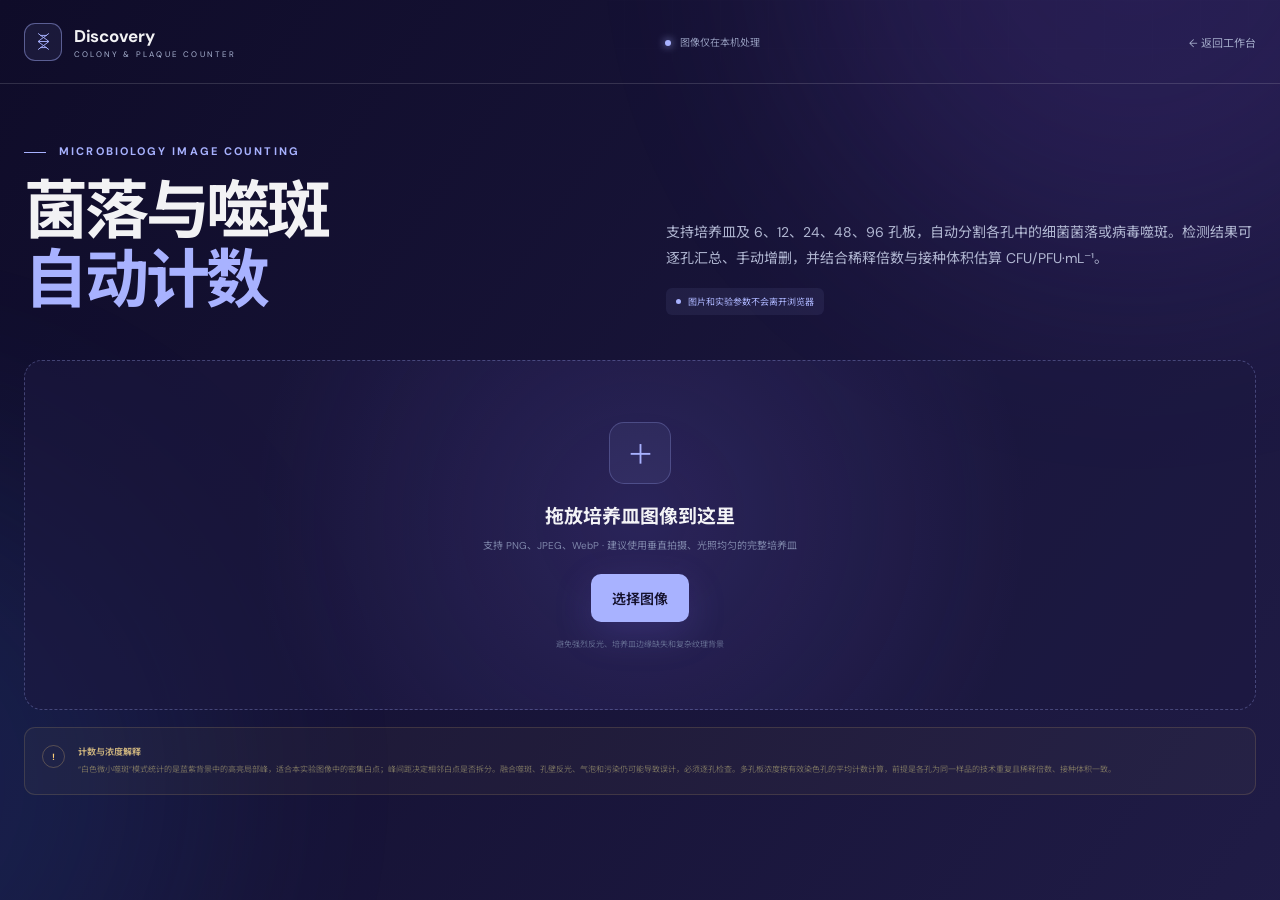
==== commit 8f30b579: "Detect dense white plaques on stained wells" ====
--- a/colony-counter.html
+++ b/colony-counter.html
@@ -22,13 +22,13 @@
         <div class="panel-title"><div><small>DETECTION SETTINGS</small><h2>识别参数</h2></div><button class="text-button" id="colonyReset" type="button">重新上传</button></div>
         <div class="file-chip"><canvas id="colonyThumb"></canvas><div><strong id="colonyFileName">—</strong><span id="colonyFileMeta">—</span></div></div>
         <div class="compact-fields"><label class="control-field"><span>容器类型</span><select id="containerType"><option value="dish">培养皿</option><option value="6">6 孔板</option><option value="12">12 孔板</option><option value="24">24 孔板</option><option value="48">48 孔板</option><option value="96">96 孔板</option></select></label><label class="control-field"><span>板方向</span><select id="plateOrientation"><option value="landscape">横向</option><option value="portrait">顺时针旋转 90°</option></select></label></div>
-        <label class="control-field"><span>目标类型</span><select id="objectPolarity"><option value="dark">深色菌落 / 浅色培养基</option><option value="light">浅色菌落或噬斑 / 深色背景</option></select></label>
+        <label class="control-field"><span>识别模式</span><select id="objectMode"><option value="plaque">白色微小噬斑 / 蓝紫背景</option><option value="light">浅色较大对象 / 深色背景</option><option value="dark">深色菌落 / 浅色培养基</option></select><small id="modeHelp">专门识别结晶紫或蓝紫细胞层中的高亮微小白点</small></label>
         <div class="compact-fields"><label class="control-field"><span>区域宽度 <output id="regionWidthOut">92%</output></span><input id="regionWidth" type="range" min="35" max="100" value="92" step="1"></label><label class="control-field"><span>区域高度 <output id="regionHeightOut">92%</output></span><input id="regionHeight" type="range" min="35" max="100" value="92" step="1"></label></div>
         <div class="compact-fields"><label class="control-field"><span>圆心 X <output id="plateXOut">50%</output></span><input id="plateX" type="range" min="20" max="80" value="50"></label><label class="control-field"><span>圆心 Y <output id="plateYOut">50%</output></span><input id="plateY" type="range" min="20" max="80" value="50"></label></div>
         <label class="control-field" id="wellScaleField"><span>孔径占网格 <output id="wellScaleOut">84%</output></span><input id="wellScale" type="range" min="55" max="98" value="84" step="1"><small>调节各孔圆形分析范围，避免包含孔壁和板面反光</small></label>
-        <label class="control-field"><span>自动阈值微调 <output id="thresholdOffsetOut">0</output></span><input id="thresholdOffset" type="range" min="-80" max="80" value="0" step="1"><small>正值提高灰度阈值；更改后重新运行识别</small></label>
-        <div class="compact-fields"><label class="control-field"><span>最小直径</span><input id="minDiameter" type="number" min="1" max="500" value="6"><small>分析图像像素</small></label><label class="control-field"><span>最大直径</span><input id="maxDiameter" type="number" min="2" max="1000" value="90"><small>分析图像像素</small></label></div>
-        <label class="control-field"><span>形状筛选</span><select id="roundness"><option value="0.05">宽松（不规则菌落）</option><option value="0.15" selected>标准</option><option value="0.35">严格（近圆形）</option></select></label>
+        <label class="control-field"><span>自动阈值微调 <output id="thresholdOffsetOut">20</output></span><input id="thresholdOffset" type="range" min="-80" max="80" value="20" step="1"><small>白色噬斑模式建议从 +20 开始；数得太多时继续提高</small></label>
+        <div id="componentFilters" hidden><div class="compact-fields"><label class="control-field"><span>最小直径</span><input id="minDiameter" type="number" min="1" max="500" value="6"><small>分析图像像素</small></label><label class="control-field"><span>最大直径</span><input id="maxDiameter" type="number" min="2" max="1000" value="90"><small>分析图像像素</small></label></div><label class="control-field"><span>形状筛选</span><select id="roundness"><option value="0.05">宽松（不规则菌落）</option><option value="0.15" selected>标准</option><option value="0.35">严格（近圆形）</option></select></label></div>
+        <div id="plaqueFilters"><label class="control-field"><span>相邻噬斑最小间距 <output id="peakSpacingOut">2 px</output></span><input id="peakSpacing" type="range" min="1" max="6" value="2" step="1"><small>数值越小越容易拆分密集白点；当前图片建议 2 px</small></label><label class="check-control"><input id="skipUnstained" type="checkbox" checked><span>自动跳过未染成蓝紫色的空白孔</span></label><label class="control-field"><span>最低蓝紫染色强度 <output id="stainCutoffOut">20</output></span><input id="stainCutoff" type="range" min="1" max="100" value="20" step="1"><small>平均 RGB 色差低于该值的孔标记为“跳过”</small></label></div>
         <button class="primary-action" id="countButton" type="button">运行自动计数 →</button>
         <div class="secondary-actions"><button id="restoreCount" type="button">恢复自动结果</button><button id="clearCount" type="button">清空识别点</button></div>
         <div class="tip-box"><b>手动校正：</b>先让所有圆形边界与实际孔位重合，再运行计数。点击已有圆圈可删除误识别；点击孔内空白位置可补加漏检对象。</div>
@@ -47,6 +47,6 @@
         </section>
       </div>
     </section>
-    <section class="science-warning"><b>!</b><div><h3>计数与浓度解释</h3><p>自动识别适合背景均匀、对象彼此分离的培养皿或孔板。融合菌落、重叠噬斑、孔壁反光、气泡和污染可能导致误计，必须逐孔检查并手动修正。培养皿浓度按总计数计算；多孔板浓度按平均每孔计数计算，前提是各孔为同一样品的技术重复且稀释倍数、接种体积一致。</p></div></section>
+    <section class="science-warning"><b>!</b><div><h3>计数与浓度解释</h3><p>“白色微小噬斑”模式统计的是蓝紫背景中的高亮局部峰，适合本实验图像中的密集白点；峰间距决定相邻白点是否拆分。融合噬斑、孔壁反光、气泡和污染仍可能导致误计，必须逐孔检查。多孔板浓度按有效染色孔的平均计数计算，前提是各孔为同一样品的技术重复且稀释倍数、接种体积一致。</p></div></section>
   </main><div class="toast" id="colonyToast"></div><script src="colony-counter.js"></script>
 </body></html>
--- a/image-tools.css
+++ b/image-tools.css
@@ -2,9 +2,10 @@
 .image-upload{min-height:350px;display:flex;flex-direction:column;align-items:center;justify-content:center;border:1px dashed rgba(168,178,255,.3);border-radius:18px;background:radial-gradient(circle at 50% 45%,rgba(95,79,180,.24),transparent 60%),rgba(29,25,65,.58);transition:.2s}.image-upload.dragging{border-color:var(--mint);background:rgba(56,47,116,.68)}.upload-symbol{width:62px;height:62px;display:grid;place-items:center;margin-bottom:17px;border:1px solid rgba(168,178,255,.25);border-radius:15px;color:var(--mint);background:rgba(168,178,255,.07);font-size:27px}.image-upload h2{margin:0 0 8px;font-size:19px}.image-upload p{margin:0 0 22px;color:#7e86aa;font-size:10px}.image-upload small{margin-top:16px;color:#636b90;font-size:8px}.image-upload button{border:0;cursor:pointer}
 .image-workspace{display:grid;grid-template-columns:305px 1fr;align-items:start;gap:16px}.image-panel{border:1px solid var(--line);border-radius:15px;background:rgba(28,24,63,.79);box-shadow:0 22px 70px rgba(0,0,0,.2);backdrop-filter:blur(18px)}.control-sidebar{position:sticky;top:16px;padding:20px}.panel-title{display:flex;align-items:center;justify-content:space-between}.panel-title small{color:#777fa5;font-size:7px;letter-spacing:1.5px}.panel-title h2{margin:4px 0 0;font-size:17px}.text-button{border:0;color:#858daf;background:none;cursor:pointer;font-size:8px}.text-button:hover{color:var(--mint)}.file-chip{display:flex;align-items:center;gap:10px;margin:18px 0;padding:9px;border:1px solid rgba(255,255,255,.06);border-radius:8px;background:rgba(255,255,255,.02)}.file-chip canvas{width:46px;height:39px;object-fit:cover;border-radius:5px;background:#08071c}.file-chip strong{max-width:190px;display:block;overflow:hidden;text-overflow:ellipsis;white-space:nowrap;font-size:9px}.file-chip span{display:block;margin-top:4px;color:#697195;font-size:7px}
 .control-field{display:block;margin-top:17px}.control-field>span{display:flex;justify-content:space-between;align-items:center;margin-bottom:8px;color:#a2a8c5;font-size:9px}.control-field output{color:var(--mint);font-size:8px}.control-field select,.control-field input[type="text"],.control-field input[type="number"]{width:100%;height:37px;padding:0 10px;border:1px solid var(--line);border-radius:7px;outline:none;color:#c9cce3;background:#211c4b;font-size:9px}.control-field input:focus,.control-field select:focus{border-color:rgba(168,178,255,.5)}.control-field input[type="range"]{width:100%;height:3px;accent-color:var(--mint)}.control-field>small{display:block;margin-top:6px;color:#626a8e;font-size:7px;line-height:1.5}.compact-fields{display:grid;grid-template-columns:1fr 1fr;gap:8px}.tip-box{margin-top:18px;padding:12px;border-left:2px solid var(--mint);color:#7e86aa;background:rgba(168,178,255,.045);font-size:8px;line-height:1.65}.primary-action{width:100%;height:40px;margin-top:18px;border:0;border-radius:8px;color:#15122e;background:var(--mint);cursor:pointer;font-size:10px;font-weight:600}.primary-action:hover{filter:brightness(1.08)}.secondary-actions{display:grid;grid-template-columns:1fr 1fr;gap:6px;margin-top:8px}.secondary-actions button,.export-actions button{min-height:35px;border:1px solid rgba(168,178,255,.16);border-radius:7px;color:#aeb4d4;background:rgba(168,178,255,.05);cursor:pointer;font-size:8px}.secondary-actions button:hover,.export-actions button:hover{border-color:rgba(168,178,255,.4);color:#fff}.side-note{margin:10px 0 0;color:#5e6689;font-size:7px;line-height:1.55;text-align:center}
+.check-control{display:flex;align-items:center;gap:7px;margin-top:14px;color:#9299b9;font-size:8px}.check-control input{accent-color:var(--mint)}
 .image-results{min-width:0;display:flex;flex-direction:column;gap:16px}.viewer-card,.data-card{padding:20px}.viewer-head{display:flex;align-items:center;justify-content:space-between;gap:12px}.viewer-head small{color:#777fa5;font-size:7px;letter-spacing:1.5px}.viewer-head h2{margin:4px 0 0;font-size:17px}.viewer-hint{color:#7d85aa;font-size:8px}.canvas-wrap{position:relative;height:570px;display:grid;place-items:center;overflow:auto;margin-top:16px;border-radius:9px;background-color:#08071c;background-image:linear-gradient(45deg,rgba(255,255,255,.018) 25%,transparent 25%),linear-gradient(-45deg,rgba(255,255,255,.018) 25%,transparent 25%),linear-gradient(45deg,transparent 75%,rgba(255,255,255,.018) 75%),linear-gradient(-45deg,transparent 75%,rgba(255,255,255,.018) 75%);background-size:24px 24px;background-position:0 0,0 12px,12px -12px,-12px 0}.canvas-wrap canvas{display:block;max-width:100%;max-height:100%;object-fit:contain;touch-action:none;cursor:crosshair}.viewer-footer{display:flex;justify-content:space-between;margin-top:10px;color:#697195;font-size:8px}.viewer-footer span{display:flex;align-items:center;gap:6px}.legend-dot{width:8px;height:8px;border:1px solid var(--mint);border-radius:2px;background:rgba(168,178,255,.15)}
 .metric-strip{display:grid;grid-template-columns:repeat(4,1fr);gap:8px;margin-top:17px}.metric-strip article{padding:14px;border:1px solid rgba(255,255,255,.065);border-radius:8px;background:rgba(255,255,255,.018)}.metric-strip span{color:#7d85a9;font-size:8px}.metric-strip strong{display:block;margin:7px 0 3px;color:#e2e4f7;font-size:19px;font-weight:500}.metric-strip small{color:#5d6589;font-size:7px}.data-card-head{display:flex;align-items:center;justify-content:space-between}.data-card-head h2{margin:0;font-size:16px}.reference-control{display:flex;align-items:center;gap:7px;color:#858daf;font-size:8px}.reference-control select{height:30px;padding:0 8px;border:1px solid var(--line);border-radius:6px;color:#c7cae1;background:#211c4b;font-size:8px}.table-scroll{overflow-x:auto;margin-top:15px;border:1px solid rgba(255,255,255,.06);border-radius:8px}.result-table{width:100%;border-collapse:collapse;font-size:8px}.result-table th{padding:10px;color:#777fa5;background:rgba(255,255,255,.025);font-weight:500;text-align:left;white-space:nowrap}.result-table td{padding:9px;border-top:1px solid rgba(255,255,255,.05);color:#adb2ce;white-space:nowrap}.result-table td[colspan]{padding:35px;color:#656d92;text-align:center}.result-table input{width:84px;border:0;border-bottom:1px solid #555e85;outline:0;color:#d9dbee;background:transparent;font-size:8px}.row-delete{border:0;color:#ff9aad;background:none;cursor:pointer}.export-actions{display:flex;gap:7px;margin-top:14px}.export-actions button{padding:0 13px}.science-warning{display:flex;gap:13px;margin-top:17px;padding:17px;border:1px solid rgba(255,208,120,.14);border-radius:11px;background:rgba(255,208,120,.035)}.science-warning b{width:23px;height:23px;flex:0 0 auto;display:grid;place-items:center;border:1px solid rgba(255,208,120,.25);border-radius:50%;color:var(--amber);font-size:9px}.science-warning h3{margin:0 0 5px;color:#c6ae7c;font-size:9px}.science-warning p{margin:0;color:#77705f;font-size:8px;line-height:1.7}
 .status-pill{padding:5px 8px;border-radius:5px;color:var(--mint);background:rgba(168,178,255,.07);font-size:7px;letter-spacing:.7px}.busy-overlay{position:absolute;inset:0;display:flex;align-items:center;justify-content:center;gap:9px;color:#c1c5df;background:rgba(10,8,32,.84);font-size:9px}.busy-overlay i{width:14px;height:14px;border:2px solid rgba(168,178,255,.2);border-top-color:var(--mint);border-radius:50%;animation:imageSpin .7s linear infinite}@keyframes imageSpin{to{transform:rotate(360deg)}}.toast{position:fixed;z-index:100;left:50%;bottom:28px;transform:translate(-50%,18px);padding:10px 15px;border:1px solid rgba(168,178,255,.25);border-radius:8px;color:#dfe1f5;background:#211c4b;box-shadow:0 14px 50px #080619;opacity:0;pointer-events:none;transition:.2s;font-size:9px}.toast.show{opacity:1;transform:translate(-50%,0)}
-.well-summary{margin-top:14px;padding:14px;border:1px solid rgba(168,178,255,.1);border-radius:9px;background:rgba(168,178,255,.025)}.well-summary-head{display:flex;align-items:center;justify-content:space-between;margin-bottom:10px}.well-summary-head h3{margin:0;color:#9da4c4;font-size:9px;font-weight:500}.well-summary-head span{color:#71799f;font-size:7px}.well-count-grid{display:grid;gap:4px}.well-count-grid span{min-width:0;padding:7px 3px;border:1px solid rgba(255,255,255,.055);border-radius:5px;color:#8189ad;background:rgba(255,255,255,.018);font-size:7px;text-align:center}.well-count-grid b{display:block;margin-top:3px;color:#e0e2f4;font-size:10px;font-weight:500}.well-count-grid span.high{border-color:rgba(168,178,255,.26);background:rgba(168,178,255,.08)}
+.well-summary{margin-top:14px;padding:14px;border:1px solid rgba(168,178,255,.1);border-radius:9px;background:rgba(168,178,255,.025)}.well-summary-head{display:flex;align-items:center;justify-content:space-between;margin-bottom:10px}.well-summary-head h3{margin:0;color:#9da4c4;font-size:9px;font-weight:500}.well-summary-head span{color:#71799f;font-size:7px}.well-count-grid{display:grid;gap:4px}.well-count-grid span{min-width:0;padding:7px 3px;border:1px solid rgba(255,255,255,.055);border-radius:5px;color:#8189ad;background:rgba(255,255,255,.018);font-size:7px;text-align:center}.well-count-grid b{display:block;margin-top:3px;color:#e0e2f4;font-size:10px;font-weight:500}.well-count-grid span.high{border-color:rgba(168,178,255,.26);background:rgba(168,178,255,.08)}.well-count-grid span.skipped{opacity:.48}.well-count-grid span.skipped b{font-size:7px;font-weight:400}
 @media(max-width:1000px){.image-workspace{grid-template-columns:1fr}.control-sidebar{position:static}.metric-strip{grid-template-columns:1fr 1fr}}
 @media(max-width:680px){.local-status{display:none}.image-tool-shell{padding-top:42px}.tool-intro{grid-template-columns:1fr;gap:24px}.tool-intro h1{font-size:43px}.canvas-wrap{height:410px}.export-actions{flex-direction:column}.back-link{font-size:0}.back-link::after{content:'←';font-size:16px}.viewer-head{align-items:flex-start;flex-direction:column}}
